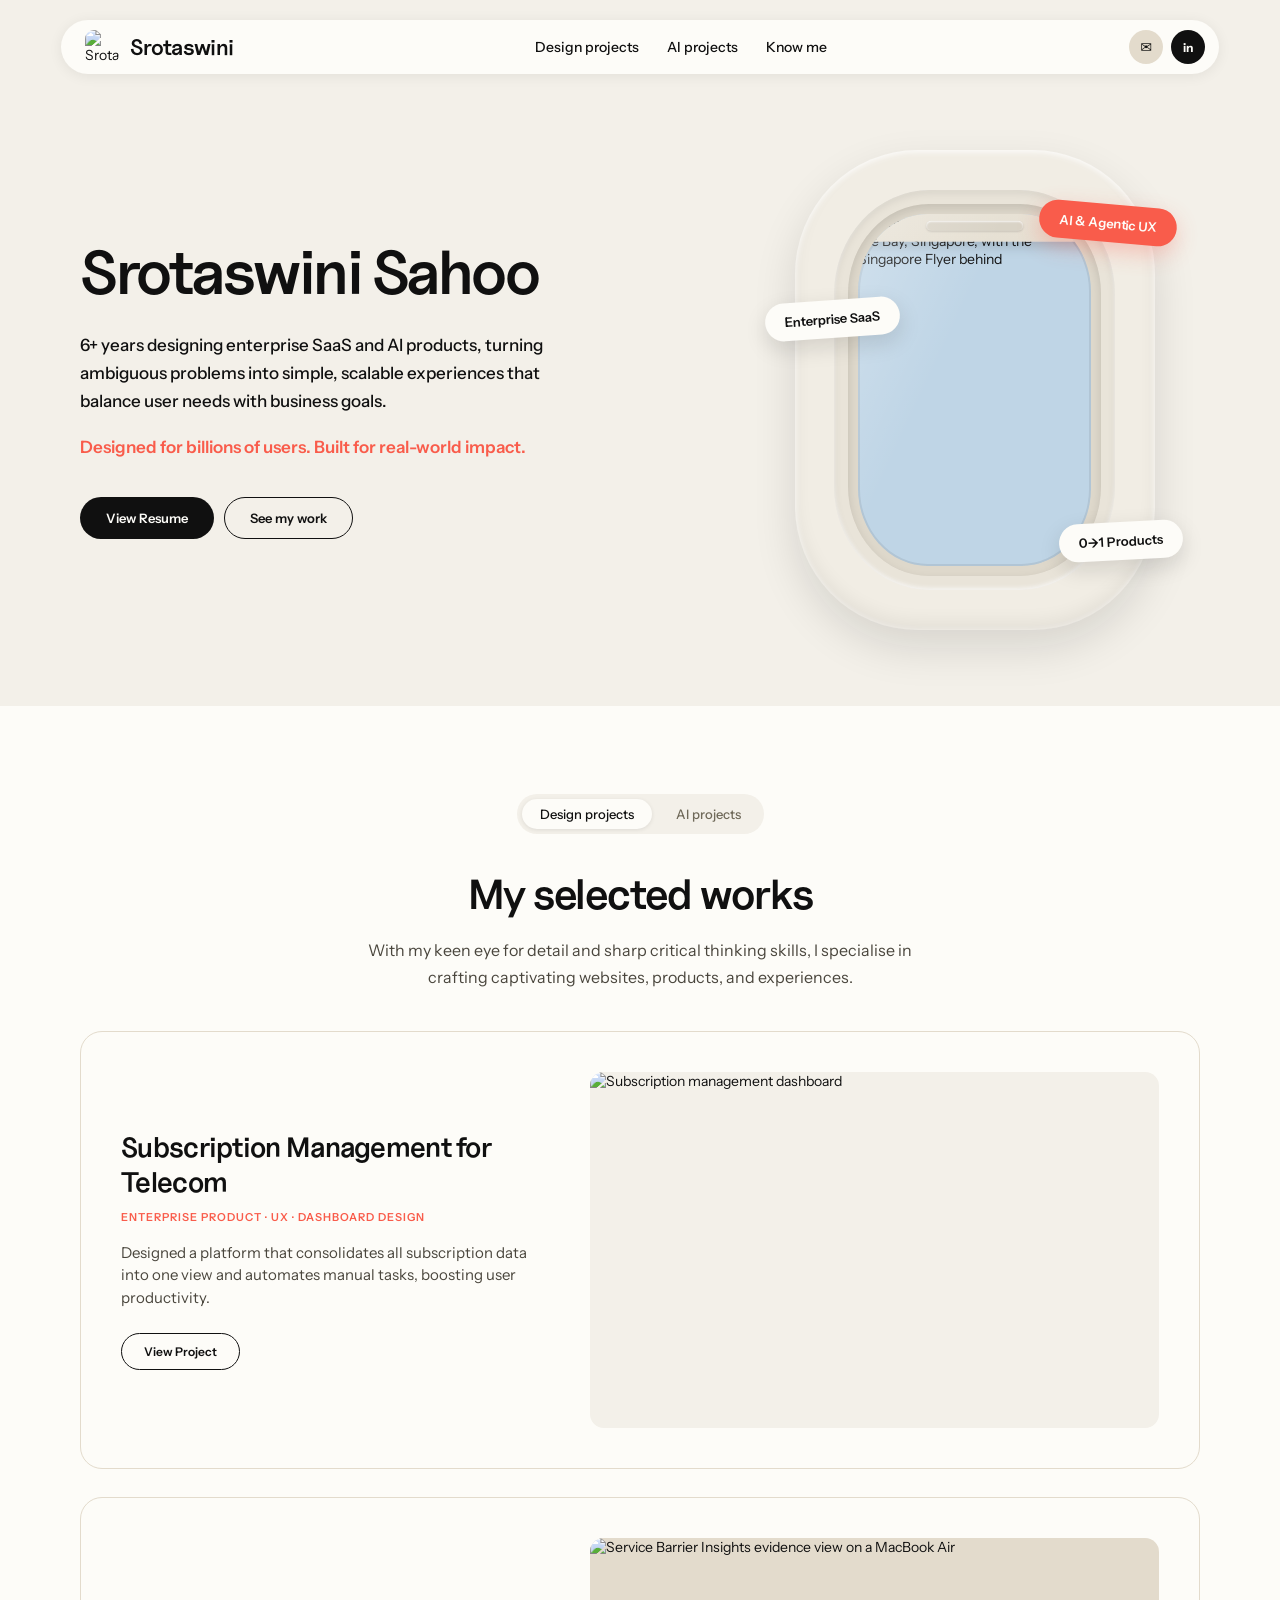
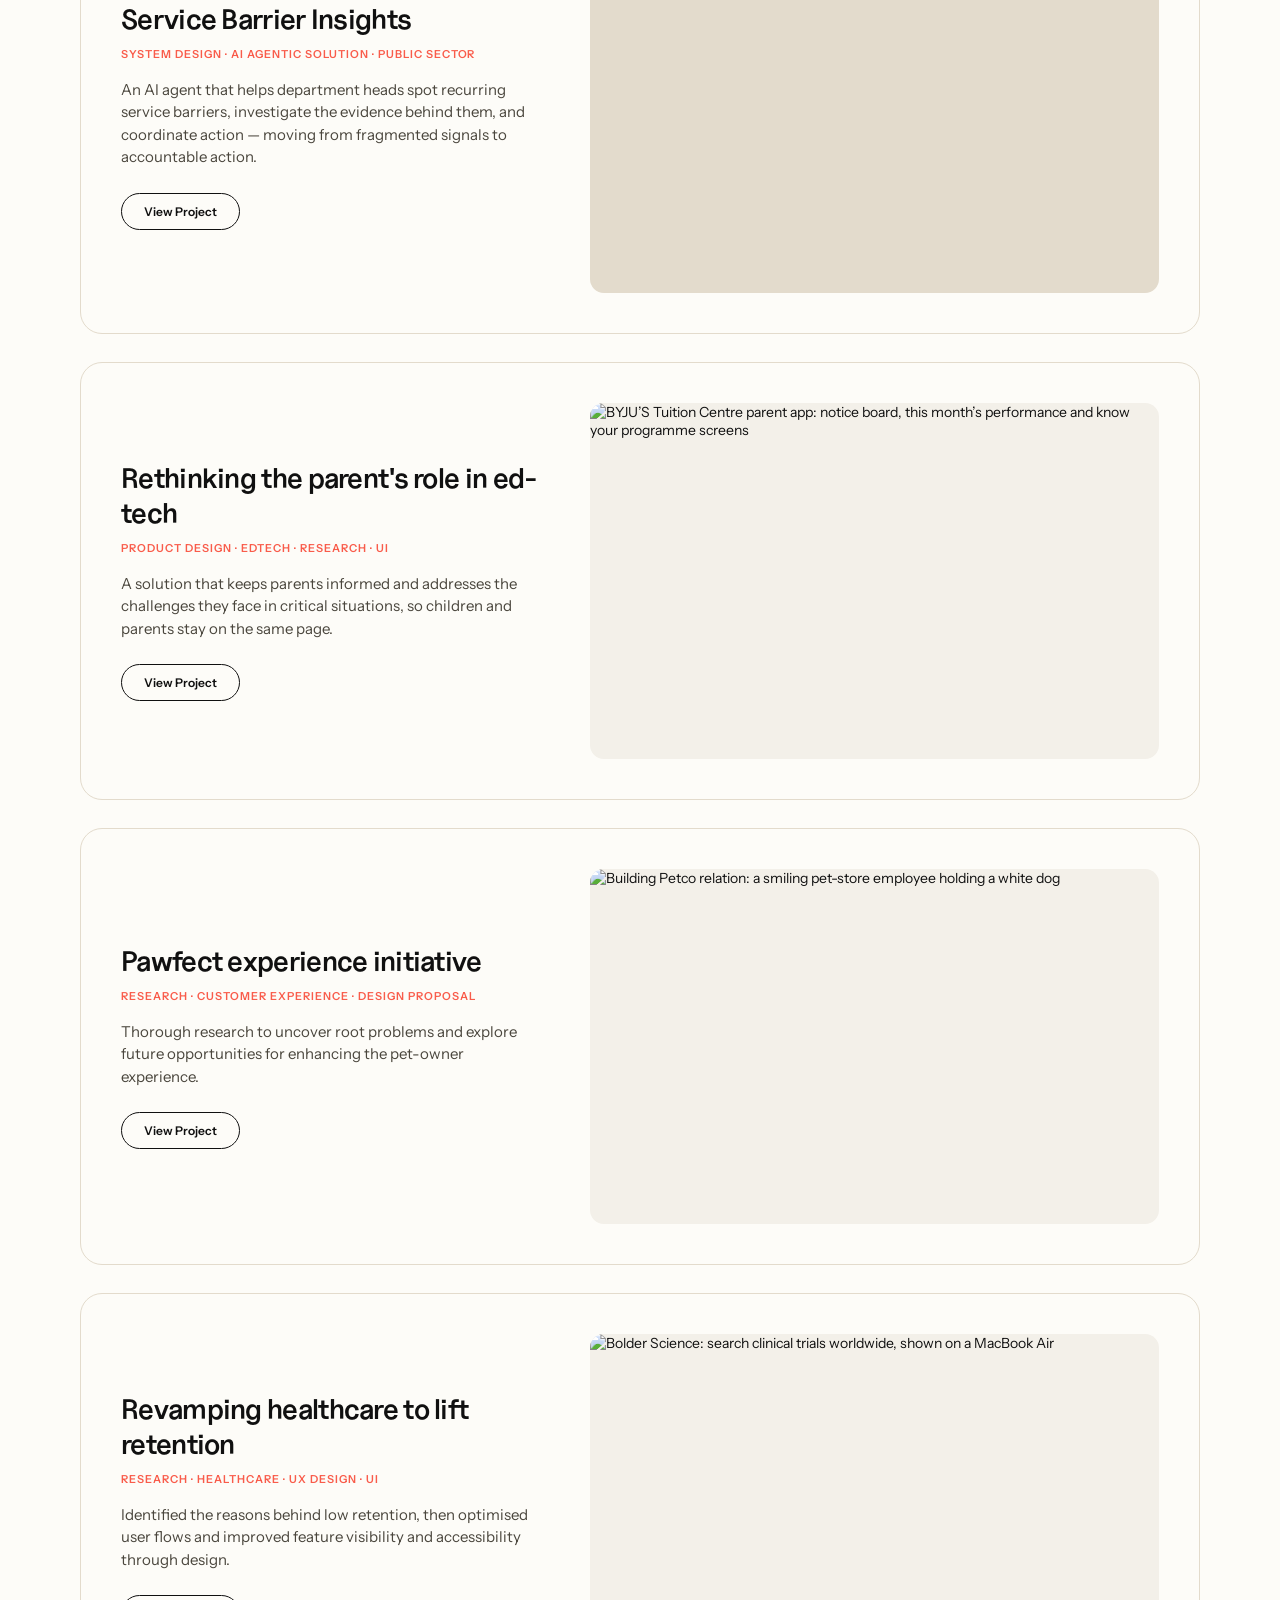
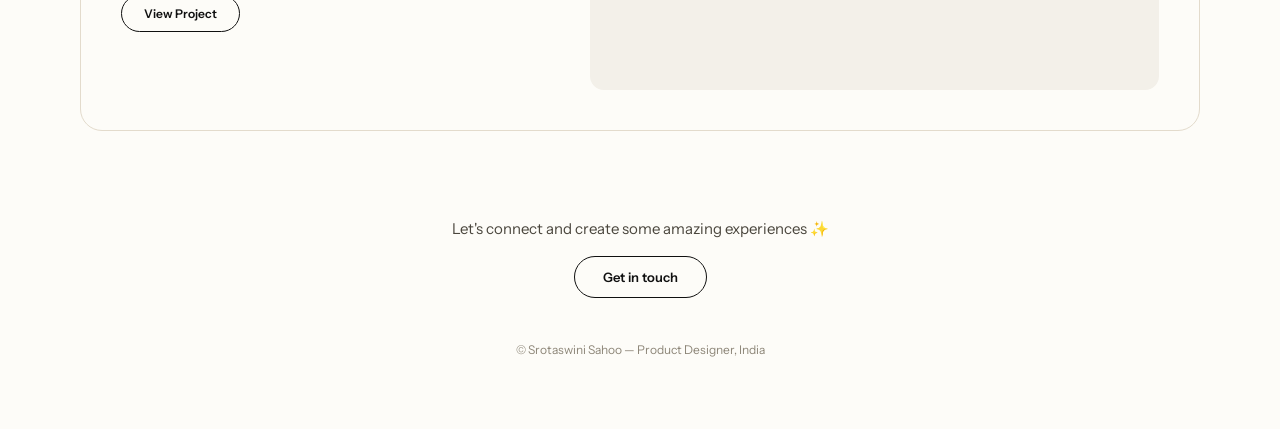
==== index.html @ 7035be79 "Add files via upload" ====
<!doctype html><html><head><meta charset=utf8><meta name=viewport content="width=device-width,initial-scale=1,viewport-fit=cover"><style>:root{color-scheme:light;box-sizing:border-box;padding-top:env(safe-area-inset-top,0px);padding-bottom:env(safe-area-inset-bottom,0px)}html{scroll-padding-top:env(safe-area-inset-top,0px)}body{margin:0;padding:0;font:14px -apple-system,BlinkMacSystemFont,sans-serif;background:#faf9f5;color:#141413}img{max-width:100%}[hidden]:not([hidden=until-found i]){display:none!important}</style></head><body>
<title>Srotaswini Sahoo — Product Designer</title>
<link rel="preconnect" href="https://fonts.googleapis.com">
<link rel="preconnect" href="https://fonts.gstatic.com" crossorigin="">
<link href="https://fonts.googleapis.com/css2?family=Instrument+Sans:wght@400;500;600;700&amp;display=swap" rel="stylesheet">
<link rel="stylesheet" href="./site.css?v=20261013a">
<style>
  body { margin: 0; background: #FDFCF8; -webkit-font-smoothing: antialiased; }
  a { color: inherit; text-decoration: none; }
  a:hover { color: #F95C4B; }
</style>
<div id="top" style="font-family: 'Instrument Sans', system-ui, sans-serif; color: #101010; background: #FDFCF8; overflow-x: hidden">

  <div style="background: #F3F0E9; padding: 20px 24px 76px; position: relative">
    <nav style="max-width: 1120px; margin: 0 auto; background: #FDFCF8; border-radius: 999px; padding: 10px 14px 10px 24px; display: flex; align-items: center; justify-content: space-between; box-shadow: 0 2px 14px rgba(16,16,16,.07)">
      <a href="#top" style="display: flex; align-items: center; gap: 11px">
        <img src="./assets/logo.jpg" alt="Srotaswini" style="width: 34px; height: 34px; border-radius: 9px; object-fit: cover; display: block" />
        <span style="font-family: 'Uncut Sans', 'Instrument Sans', sans-serif; font-size: 22px; letter-spacing: -.03em; font-weight: 600;">Srotaswini</span>
      </a>
      <div style="display: flex; align-items: center; gap: 28px; font-size: 14px; font-weight: 500">
        <a href="#works" data-tab="design">Design projects</a>
        <a href="#works" data-tab="ai">AI projects</a>
        <a href="./about.html">Know me</a>
      </div>
      <div style="display: flex; align-items: center; gap: 8px">
        <a href="mailto:srotaswini.payal@gmail.com" title="Email" style="width: 34px; height: 34px; border-radius: 999px; background: #E3DBCC; display: grid; place-items: center; font-size: 14px">✉</a>
        <a href="https://www.linkedin.com/in/srotaswini-sahoo-5a0549163/" title="LinkedIn" style="width: 34px; height: 34px; border-radius: 999px; background: #101010; color: #FDFCF8; display: grid; place-items: center; font-size: 12px; font-weight: 700">in</a>
      </div>
    </nav>

    <div class="hero-grid" style="max-width: 1120px; margin: 76px auto 0; display: grid; grid-template-columns: 1.1fr .82fr; gap: 64px; align-items: center">
      <div>
        <h1 style="font-family: 'Uncut Sans', 'Instrument Sans', sans-serif; font-size: 62px; line-height: 1.02; letter-spacing: -.04em; margin: 0; font-weight: 600; color: #101010; text-wrap: balance">Srotaswini Sahoo</h1>
        <p style="max-width: 500px; margin: 26px 0 0; font-size: 17px; line-height: 1.65; color: #101010; font-weight: 500">6+ years designing enterprise SaaS and AI products, turning ambiguous problems into simple, scalable experiences that balance user needs with business goals.</p>
        <p style="max-width: 500px; margin: 18px 0 0; font-size: 17px; line-height: 1.65; font-weight: 600; color: #F95C4B">Designed for billions of users. Built for real-world impact.</p>
        <div style="display: flex; gap: 10px; margin-top: 36px; flex-wrap: wrap">
          <a href="https://2382674b-acdb-49ef-ae43-98e0c4839829.filesusr.com/ugd/a937d7_349a59d8e2724856a2dfb73151ef63ff.pdf" class="hv-orange" style="display: inline-block; background: #101010; color: #FDFCF8; font-size: 13px; font-weight: 600; padding: 13px 26px; border-radius: 999px">View Resume</a>
          <a href="#works" class="hv-ink" style="display: inline-block; border: 1px solid #101010; color: #101010; font-size: 13px; font-weight: 600; padding: 12px 25px; border-radius: 999px">See my work</a>
        </div>
      </div>

      <div class="hero-window-wrap">
        <div class="pw" aria-label="Airplane window">
          <div class="pw-bezel"><div class="pw-bezel2"><div class="pw-glass">
            <img src="./assets/portrait-800.jpg" srcset="./assets/portrait-800.jpg 800w, ./assets/portrait-1600.jpg 1600w" sizes="320px" alt="Srotaswini Sahoo at Gardens by the Bay, Singapore, with the Singapore Flyer behind" class="pw-photo" />
            <div class="pw-shade"><div class="pw-handle"></div></div>
            <div class="pw-glare"></div>
          </div></div></div>
        </div>
        <div class="pw-chip pw-chip-1">Enterprise SaaS</div>
        <div class="pw-chip pw-chip-2">AI &amp; Agentic UX</div>
        <div class="pw-chip pw-chip-3">0→1 Products</div>
    </div>
  </div>

    </div>

<div id="works" style="max-width: 1000px; margin: 0 auto; padding: 88px 24px 40px; text-align: center">
    <div style="display: inline-flex; gap: 6px; background: #F3F0E9; border-radius: 999px; padding: 5px; font-size: 13px; font-weight: 500; margin-bottom: 34px">
      <button type="button" id="tab-design" class="is-on" data-tab="design">Design projects</button>
      <button type="button" id="tab-ai" data-tab="ai">AI projects</button>
    </div>
    <h2 id="tab-heading" style="font-family: 'Uncut Sans', 'Instrument Sans', sans-serif; font-size: 42px; font-weight: 600; margin: 0; letter-spacing: -.03em;">My selected works</h2>
    <p id="tab-blurb" style="max-width: 560px; margin: 16px auto 0; font-size: 16px; line-height: 1.7; color: #4a463d">With my keen eye for detail and sharp critical thinking skills, I specialise in crafting captivating websites, products, and experiences.</p>
  </div>

  <div style="max-width: 1120px; margin: 0 auto; padding: 0 24px 24px">
    <div id="design-projects" style="display: flex; flex-direction: column; gap: 28px">

      <div class="hv-card" data-href="./subscription-management-telecom.html" style="cursor: pointer; border: 1px solid #E3DBCC; border-radius: 22px; background: #FDFCF8; padding: 40px; display: grid; grid-template-columns: 1fr 1.35fr; gap: 48px; align-items: center; transition: border-color .2s ease, box-shadow .2s ease">
        <div>
          <h3 style="font-family: 'Uncut Sans', 'Instrument Sans', sans-serif; font-size: 28px; font-weight: 600; margin: 0 0 10px; letter-spacing: -.025em;"><a href="./subscription-management-telecom.html">Subscription Management for Telecom</a></h3>
          <div style="font-size: 11px; font-weight: 600; letter-spacing: .09em; text-transform: uppercase; color: #F95C4B">Enterprise product · UX · Dashboard design</div>
          <p style="font-size: 15px; line-height: 1.5; color: #4a463d; margin: 18px 0 24px">Designed a platform that consolidates all subscription data into one view and automates manual tasks, boosting user productivity.</p>
          <a href="./subscription-management-telecom.html" class="hv-ink" style="display: inline-block; border: 1px solid #101010; border-radius: 999px; padding: 10px 22px; font-size: 12px; font-weight: 600">View Project</a>
        </div>
        <div style="aspect-ratio: 16 / 10; border-radius: 14px; overflow: hidden; background: #F3F0E9">
          <img src="./assets/covers/telecom-1200.jpg" srcset="./assets/covers/telecom-1200.jpg 1200w, ./assets/covers/telecom-2400.jpg 2400w" sizes="(max-width: 900px) 100vw, 560px" alt="Subscription management dashboard" style="display: block; width: 100%; height: 100%; object-fit: cover" />
        </div>
      </div>

      <div class="hv-card" data-href="./service-barrier-insights.html" style="cursor: pointer; border: 1px solid #E3DBCC; border-radius: 22px; background: #FDFCF8; padding: 40px; display: grid; grid-template-columns: 1fr 1.35fr; gap: 48px; align-items: center; transition: border-color .2s ease, box-shadow .2s ease">
        <div>
          <h3 style="font-family: 'Uncut Sans', 'Instrument Sans', sans-serif; font-size: 28px; font-weight: 600; margin: 0 0 10px; letter-spacing: -.025em;"><a href="./service-barrier-insights.html">Service Barrier Insights</a></h3>
          <div style="font-size: 11px; font-weight: 600; letter-spacing: .09em; text-transform: uppercase; color: #F95C4B">System design · AI agentic solution · Public sector</div>
          <p style="font-size: 15px; line-height: 1.5; color: #4a463d; margin: 18px 0 24px">An AI agent that helps department heads spot recurring service barriers, investigate the evidence behind them, and coordinate action — moving from fragmented signals to accountable action.</p>
          <a href="./service-barrier-insights.html" class="hv-ink" style="display: inline-block; border: 1px solid #101010; border-radius: 999px; padding: 10px 22px; font-size: 12px; font-weight: 600">View Project</a>
        </div>
        <div style="aspect-ratio: 16 / 10; border-radius: 14px; overflow: hidden; background: #E3DBCC">
          <img src="./assets/covers/sbi-1200.jpg" srcset="./assets/covers/sbi-1200.jpg 1200w, ./assets/covers/sbi-2400.jpg 2400w" sizes="(max-width: 900px) 100vw, 560px" alt="Service Barrier Insights evidence view on a MacBook Air" style="display: block; width: 100%; height: 100%; object-fit: cover" />
        </div>
      </div>

      <div class="hv-card" data-href="./rethinking-parents-role-in-ed-tech.html" style="cursor: pointer; border: 1px solid #E3DBCC; border-radius: 22px; background: #FDFCF8; padding: 40px; display: grid; grid-template-columns: 1fr 1.35fr; gap: 48px; align-items: center; transition: border-color .2s ease, box-shadow .2s ease">
        <div>
          <h3 style="font-family: 'Uncut Sans', 'Instrument Sans', sans-serif; font-size: 28px; font-weight: 600; margin: 0 0 10px; letter-spacing: -.025em;"><a href="./rethinking-parents-role-in-ed-tech.html">Rethinking the parent's role in ed-tech</a></h3>
          <div style="font-size: 11px; font-weight: 600; letter-spacing: .09em; text-transform: uppercase; color: #F95C4B">Product design · Edtech · Research · UI</div>
          <p style="font-size: 15px; line-height: 1.5; color: #4a463d; margin: 18px 0 24px">A solution that keeps parents informed and addresses the challenges they face in critical situations, so children and parents stay on the same page.</p>
          <a href="./rethinking-parents-role-in-ed-tech.html" class="hv-ink" style="display: inline-block; border: 1px solid #101010; border-radius: 999px; padding: 10px 22px; font-size: 12px; font-weight: 600">View Project</a>
        </div>
        <div style="aspect-ratio: 16 / 10; border-radius: 14px; overflow: hidden; background: #F3F0E9">
          <img src="./assets/covers/edtech-1200.jpg" srcset="./assets/covers/edtech-1200.jpg 1200w, ./assets/covers/edtech-2400.jpg 2400w" sizes="(max-width: 900px) 100vw, 560px" alt="BYJU’S Tuition Centre parent app: notice board, this month’s performance and know your programme screens" style="display: block; width: 100%; height: 100%; object-fit: cover" />
        </div>
      </div>

      <div class="hv-card" style="border: 1px solid #E3DBCC; border-radius: 22px; background: #FDFCF8; padding: 40px; display: grid; grid-template-columns: 1fr 1.35fr; gap: 48px; align-items: center; transition: border-color .2s ease, box-shadow .2s ease">
        <div>
          <h3 style="font-family: 'Uncut Sans', 'Instrument Sans', sans-serif; font-size: 28px; font-weight: 600; margin: 0 0 10px; letter-spacing: -.025em;">Pawfect experience initiative</h3>
          <div style="font-size: 11px; font-weight: 600; letter-spacing: .09em; text-transform: uppercase; color: #F95C4B">Research · Customer experience · Design proposal</div>
          <p style="font-size: 15px; line-height: 1.5; color: #4a463d; margin: 18px 0 24px">Thorough research to uncover root problems and explore future opportunities for enhancing the pet-owner experience.</p>
          <a href="https://srotaswini-sahoo.medium.com/writing-design-proposal-for-petco-a834fa587b79" target="_blank" class="hv-ink" style="display: inline-block; border: 1px solid #101010; border-radius: 999px; padding: 10px 22px; font-size: 12px; font-weight: 600">View Project</a>
        </div>
        <div style="aspect-ratio: 16 / 10; border-radius: 14px; overflow: hidden; background: #F3F0E9">
          <img src="./assets/covers/petco-1200.jpg" srcset="./assets/covers/petco-1200.jpg 1200w, ./assets/covers/petco-2400.jpg 2400w" sizes="(max-width: 900px) 100vw, 560px" alt="Building Petco relation: a smiling pet-store employee holding a white dog" style="display: block; width: 100%; height: 100%; object-fit: cover" />
        </div>
      </div>

      <div class="hv-card" style="border: 1px solid #E3DBCC; border-radius: 22px; background: #FDFCF8; padding: 40px; display: grid; grid-template-columns: 1fr 1.35fr; gap: 48px; align-items: center; transition: border-color .2s ease, box-shadow .2s ease">
        <div>
          <h3 style="font-family: 'Uncut Sans', 'Instrument Sans', sans-serif; font-size: 28px; font-weight: 600; margin: 0 0 10px; letter-spacing: -.025em;">Revamping healthcare to lift retention</h3>
          <div style="font-size: 11px; font-weight: 600; letter-spacing: .09em; text-transform: uppercase; color: #F95C4B">Research · Healthcare · UX design · UI</div>
          <p style="font-size: 15px; line-height: 1.5; color: #4a463d; margin: 18px 0 24px">Identified the reasons behind low retention, then optimised user flows and improved feature visibility and accessibility through design.</p>
          <a href="https://srotaswinipayal.wixstudio.com/srotaswinisahoo/alpha-1-1" target="_blank" class="hv-ink" style="display: inline-block; border: 1px solid #101010; border-radius: 999px; padding: 10px 22px; font-size: 12px; font-weight: 600">View Project</a>
        </div>
        <div style="aspect-ratio: 16 / 10; border-radius: 14px; overflow: hidden; background: #F3F0E9">
          <img src="./assets/covers/healthcare-1200.jpg" srcset="./assets/covers/healthcare-1200.jpg 1200w, ./assets/covers/healthcare-2400.jpg 2400w" sizes="(max-width: 900px) 100vw, 560px" alt="Bolder Science: search clinical trials worldwide, shown on a MacBook Air" style="display: block; width: 100%; height: 100%; object-fit: cover" />
        </div>
      </div>

    </div>

    <div id="ai-projects" hidden style="display: flex; flex-direction: column; gap: 28px">

      <div class="hv-card" data-href="./service-barrier-insights.html" style="cursor: pointer; border: 1px solid #E3DBCC; border-radius: 22px; background: #FDFCF8; padding: 40px; display: grid; grid-template-columns: 1fr 1.35fr; gap: 48px; align-items: center; transition: border-color .2s ease, box-shadow .2s ease">
        <div>
          <h3 style="font-family: 'Uncut Sans', 'Instrument Sans', sans-serif; font-size: 28px; font-weight: 600; margin: 0 0 10px; letter-spacing: -.025em;"><a href="./service-barrier-insights.html">Service Barrier Insights</a></h3>
          <div style="font-size: 11px; font-weight: 600; letter-spacing: .09em; text-transform: uppercase; color: #F95C4B">System design · AI agentic solution · Public sector</div>
          <p style="font-size: 15px; line-height: 1.5; color: #4a463d; margin: 18px 0 24px">An AI agent that helps department heads spot recurring service barriers, investigate the evidence behind them, and coordinate action — moving from fragmented signals to accountable action.</p>
          <a href="./service-barrier-insights.html" class="hv-ink" style="display: inline-block; border: 1px solid #101010; border-radius: 999px; padding: 10px 22px; font-size: 12px; font-weight: 600">View Project</a>
        </div>
        <div style="aspect-ratio: 16 / 10; border-radius: 14px; overflow: hidden; background: #E3DBCC">
          <img src="./assets/covers/sbi-1200.jpg" srcset="./assets/covers/sbi-1200.jpg 1200w, ./assets/covers/sbi-2400.jpg 2400w" sizes="(max-width: 900px) 100vw, 560px" alt="Service Barrier Insights evidence view on a MacBook Air" style="display: block; width: 100%; height: 100%; object-fit: cover" />
        </div>
      </div>

    </div>
  </div>

  <div style="text-align: center; padding: 64px 24px 72px">
    <p style="font-size: 15px; color: #4a463d; margin: 0 0 18px">Let's connect and create some amazing experiences ✨</p>
    <a href="mailto:srotaswini.payal@gmail.com" class="hv-ink" style="display: inline-block; border: 1px solid #101010; border-radius: 999px; padding: 12px 28px; font-size: 13px; font-weight: 600">Get in touch</a>
    <div style="margin-top: 44px; font-size: 12px; color: #8c8577">© Srotaswini Sahoo — Product Designer, India</div>
  </div>
</div>
<script src="./site.js?v=20261013a"></script>

</body></html>
---- site.css ----
/* Uncut Sans, self-hosted (Fontsource latin subset) */
@font-face { font-family: 'Uncut Sans'; font-style: normal; font-display: swap; font-weight: 400; src: url([data-uri]) format('woff2'); }
@font-face { font-family: 'Uncut Sans'; font-style: normal; font-display: swap; font-weight: 600; src: url([data-uri]) format('woff2'); }
@font-face { font-family: 'Uncut Sans'; font-style: normal; font-display: swap; font-weight: 700; src: url([data-uri]) format('woff2'); }
/* Shared runtime replacements: hover states (style-hover) and empty image slots */
.hv-orange:hover { background: #F95C4B !important; }
.hv-ink:hover { background: #101010 !important; color: #FDFCF8 !important; }
.hv-card:hover { border-color: #cdc3ae !important; box-shadow: 0 6px 20px rgba(16,16,16,.06) !important; }
.hv-light:hover { background: #FDFCF8 !important; }

.islot { position: relative; display: block; width: 100%; height: 100%; aspect-ratio: 3/2; font: 13px/1.3 system-ui, -apple-system, sans-serif; color: inherit; overflow: hidden; background: rgba(127,127,127,.08); user-select: none; }
.islot .empty { position: absolute; inset: 0; display: flex; flex-direction: column; align-items: center; justify-content: center; gap: 6px; text-align: center; padding: 12px; box-sizing: border-box; }
.islot svg { opacity: .45; }
.islot .cap { max-width: 90%; font-weight: 500; letter-spacing: .01em; opacity: .75; }
.islot .ring { position: absolute; inset: 0; pointer-events: none; border: 1.5px dashed currentColor; opacity: .35; }

/* Product-screen panels: every panel visible, in reading order */
.pn-stack { display: flex; flex-direction: column; gap: 28px; }
.pn-row { display: grid; gap: 28px; align-items: start; }
.pn { margin: 0; min-width: 0; }
.pn img { display: block; width: 100%; height: auto; border-radius: 0; border: none; background: transparent; }
.pn figcaption { font-size: 13px; line-height: 1.5; color: #6f6959; margin-top: 10px; }
@media (max-width: 720px) { .pn-row { grid-template-columns: 1fr !important; } }

/* Case study: Subscription Management for Telecom */
.cs .cs-hero { margin-top: 22px; }
.cs .cs-section { padding-top: 136px; scroll-margin-top: 24px; }
.cs .cs-eyebrow { font-size: 12px; font-weight: 600; letter-spacing: .1em; text-transform: uppercase; color: #F95C4B; }
.cs .cs-label { font-size: 11px; font-weight: 600; letter-spacing: .1em; text-transform: uppercase; color: #101010; margin-bottom: 10px; }
.cs .cs-h2 { font-family: 'Uncut Sans', 'Instrument Sans', sans-serif; font-size: 30px; font-weight: 600; letter-spacing: -.025em; line-height: 1.15; margin: 0 0 18px; }
.cs .cs-h3 { font-family: 'Uncut Sans', 'Instrument Sans', sans-serif; font-size: 18px; font-weight: 600; letter-spacing: -.015em; line-height: 1.3; margin: 0 0 10px; }
.cs .cs-display { font-family: 'Uncut Sans', 'Instrument Sans', sans-serif; font-size: 34px; font-weight: 600; letter-spacing: -.03em; line-height: 1.1; margin: 0; text-wrap: balance; }
.cs .cs-lead { font-size: 17px; line-height: 1.65; color: #101010; margin: 0; max-width: 820px; }
.cs .cs-p { font-size: 15px; line-height: 1.65; color: #4a463d; margin: 0 0 12px; }
.cs .cs-p:last-child { margin-bottom: 0; }
.cs .cs-big { font-family: 'Uncut Sans', 'Instrument Sans', sans-serif; font-size: 22px; line-height: 1.4; letter-spacing: -.015em; font-weight: 500; color: #101010; margin: 14px 0 18px; max-width: 880px; }
.cs .cs-big strong { font-weight: 600; }
.cs .cs-statement { font-family: 'Uncut Sans', 'Instrument Sans', sans-serif; font-size: 24px; line-height: 1.35; letter-spacing: -.02em; font-weight: 600; color: #101010; margin: 0; }
.cs .cs-split { display: grid; grid-template-columns: minmax(0, 1fr) minmax(0, 1fr); gap: 48px; margin-top: 18px; align-items: start; }
.cs .cs-grid2 { display: grid; grid-template-columns: repeat(2, minmax(0, 1fr)); gap: 24px; }
.cs .cs-grid3 { display: grid; grid-template-columns: repeat(3, minmax(0, 1fr)); gap: 20px; }
.cs .cs-card { background: #F6F5F2; border-radius: 16px; padding: 24px; }
.cs .cs-list { margin: 0; padding-left: 18px; display: flex; flex-direction: column; gap: 8px; font-size: 15px; line-height: 1.6; color: #4a463d; }
.cs .cs-list.cs-small { font-size: 14px; gap: 6px; }
.cs .cs-banner { padding: 0; }
.cs .cs-warn { display: flex; gap: 14px; align-items: flex-start; border: 1px solid #ECEAE4; border-left: 3px solid #F95C4B; border-radius: 14px; padding: 18px 20px; background: #FFFFFF; }
.cs .cs-warn-icon { flex: none; width: 22px; height: 22px; color: #F95C4B; margin-top: 2px; }
.cs .cs-steps { display: flex; flex-wrap: wrap; gap: 10px; align-items: center; margin-top: 16px; font-size: 13.5px; color: #4a463d; }
.cs .cs-step { background: #F6F5F2; border-radius: 999px; padding: 8px 16px; line-height: 1.4; }
.cs .cs-step strong { color: #101010; }
.cs .cs-arrow { color: #8c8577; }
.cs .cs-persona { display: grid; grid-template-columns: 250px minmax(0, 1fr); gap: 40px; align-items: start; margin-top: 48px; padding-top: 48px; border-top: 1px solid #ECEAE4; }
.cs .cs-persona-photo { display: block; width: 100%; height: auto; border-radius: 16px; }
.cs .cs-facts { display: flex; gap: 28px; font-size: 14px; font-weight: 600; margin-bottom: 18px; }
.cs .cs-facts span { display: inline-flex; align-items: center; gap: 8px; }
.cs .cs-facts svg { width: 18px; height: 18px; color: #F95C4B; }
.cs .cs-pain { }
.cs .cs-hmw { border: 1px solid #ECEAE4; border-radius: 14px; padding: 22px; font-size: 17px; line-height: 1.5; color: #4a463d; }
.cs .cs-hmw strong { color: #101010; }
.cs .cs-goals { display: grid; grid-template-columns: repeat(4, minmax(0, 1fr)); gap: 20px; margin-top: 20px; }
.cs .cs-goal-title { background: #F6F5F2; border-radius: 12px; padding: 14px 16px; font-size: 14.5px; font-weight: 600; line-height: 1.35; margin-bottom: 14px; }
.cs .cs-tag { display: inline-block; background: #101010; color: #FFFFFF; font-size: 12px; font-weight: 600; letter-spacing: .1em; text-transform: uppercase; border-radius: 999px; padding: 8px 16px; }
.cs .cs-stack { display: flex; flex-direction: column; gap: 16px; }
.cs .cs-panel { background: #F6F5F2; border-radius: 18px; padding: 26px 30px; font-size: 17px; line-height: 1.6; color: #4a463d; max-width: 900px; }
.cs .cs-panel strong { color: #101010; }
.cs .cs-quote { margin: 24px 0 0; background: #F6F5F2; border-radius: 16px; padding: 20px 22px; }
.cs .cs-quote p { font-family: 'Uncut Sans', 'Instrument Sans', sans-serif; font-size: 16px; line-height: 1.5; letter-spacing: -.01em; font-weight: 500; color: #101010; margin: 0 0 10px; font-style: italic; }
.cs .cs-quote cite { font-size: 13px; color: #8c8577; font-style: normal; }
.cs .cs-roles { display: grid; grid-template-columns: repeat(3, minmax(0, 1fr)); gap: 24px; margin-top: 56px; }
.cs .cs-role { display: grid; grid-template-columns: 96px minmax(0, 1fr); gap: 18px; align-items: start; }
.cs .cs-role img { display: block; width: 100%; height: auto; border-radius: 0; }
.cs .cs-role-name { font-family: 'Uncut Sans', 'Instrument Sans', sans-serif; font-size: 18px; font-weight: 600; letter-spacing: -.015em; color: #F95C4B; margin-bottom: 8px; }
.cs .cs-ideas { display: flex; flex-direction: column; gap: 22px; }
.cs .cs-ideas > div { border-top: 1px solid #101010; padding-top: 12px; }
.cs .cs-note { margin-top: 20px; border-left: 2px solid #F95C4B; padding: 4px 0 4px 18px; font-family: 'Uncut Sans', 'Instrument Sans', sans-serif; font-size: 16px; line-height: 1.45; font-weight: 600; letter-spacing: -.01em; color: #101010; }
.cs .pn figcaption { font-size: 13px; color: #6f6959; margin-top: 10px; }
@media (max-width: 900px) {
  .cs .cs-split, .cs .cs-grid2, .cs .cs-grid3, .cs .cs-persona, .cs .cs-roles { grid-template-columns: 1fr !important; }
  .cs .cs-goals { grid-template-columns: repeat(2, minmax(0, 1fr)); }
}

.cs .cs-meta { display: grid; grid-template-columns: repeat(4, minmax(0, 1fr)); margin-top: 32px; border: 1px solid #ECEAE4; border-radius: 16px; background: #FFFFFF; }
.cs .cs-meta-cell { padding: 22px 26px; min-width: 0; }
.cs .cs-meta-cell + .cs-meta-cell { border-left: 1px solid #ECEAE4; }
.cs .cs-meta-label { display: flex; align-items: center; gap: 8px; font-size: 11px; font-weight: 700; letter-spacing: .1em; text-transform: uppercase; color: #F95C4B; margin-bottom: 12px; }
.cs .cs-meta-label svg { width: 16px; height: 16px; flex: none; }
.cs .cs-meta-value { font-family: 'Uncut Sans', 'Instrument Sans', sans-serif; font-size: 18px; font-weight: 600; letter-spacing: -.015em; color: #101010; }
.cs .cs-meta-sub { font-size: 14px; color: #6f6959; margin-top: 4px; }
@media (max-width: 900px) { .cs .cs-meta { grid-template-columns: repeat(2, minmax(0, 1fr)); } .cs .cs-meta-cell:nth-child(3) { border-left: none; } .cs .cs-meta-cell:nth-child(n+3) { border-top: 1px solid #ECEAE4; } }

.cs-pill { display: inline-block; background: #FEEDEA; color: #F95C4B; font-size: 12px; font-weight: 700; letter-spacing: .08em; text-transform: uppercase; border-radius: 999px; padding: 7px 14px; line-height: 1; }

.cs-pill-blue { background: #E6F0FB; color: #1E6BD6; }
.cs-callout { border: 1px solid #BFD3EF; border-radius: 16px; padding: 24px 26px; background: #FFFFFF; }
.cs-callout p { font-size: 18px; line-height: 1.5; color: #101010; }

.cs-metrics { display: grid; grid-template-columns: repeat(3, minmax(0, 1fr)); border: 1px solid #ECEAE4; border-radius: 16px; background: #FFFFFF; }
.cs-metric { padding: 28px 28px 30px; min-width: 0; }
.cs-metric + .cs-metric { border-left: 1px solid #ECEAE4; }
.cs-metric h4 { font-family: 'Uncut Sans', 'Instrument Sans', sans-serif; font-size: 17px; font-weight: 600; letter-spacing: -.015em; line-height: 1.3; margin: 0 0 10px; color: #101010; }
.cs-metric p { font-size: 14px; line-height: 1.6; color: #6f6959; margin: 0; }
@media (max-width: 760px) { .cs-metrics { grid-template-columns: 1fr; } .cs-metric + .cs-metric { border-left: none; border-top: 1px solid #ECEAE4; } }

/* Project cards: title never changes colour on hover; the card itself lifts with a soft shadow */
.hv-card h3 a, .hv-card h3 a:hover { color: #101010; }
.hv-card:hover { box-shadow: 0 10px 28px rgba(16,16,16,.08) !important; border-color: #E3DBCC !important; }

/* Home hero: airplane window that opens to reveal the portrait */
.hero-window-wrap { position: relative; width: 100%; max-width: 360px; margin: 0 auto; }
.pw { width: 100%; aspect-ratio: 3 / 4; background: #F1EDE4; border-radius: 34% / 26%; padding: 11%; box-sizing: border-box; box-shadow: inset 0 2px 6px rgba(255,255,255,.9), inset 0 -8px 18px rgba(16,16,16,.06), 0 18px 44px rgba(16,16,16,.12); }
.pw-bezel { width: 100%; height: 100%; background: #E9E4D9; border-radius: 34% / 26%; padding: 5%; box-sizing: border-box; box-shadow: inset 0 3px 8px rgba(16,16,16,.08), inset 0 -2px 4px rgba(255,255,255,.8); }
.pw-bezel2 { width: 100%; height: 100%; background: #DED8CB; border-radius: 32% / 24%; padding: 4%; box-sizing: border-box; box-shadow: inset 0 4px 10px rgba(16,16,16,.12); }
.pw-glass { position: relative; width: 100%; height: 100%; border-radius: 30% / 22%; overflow: hidden; background: #BFD5E6; box-shadow: inset 0 0 0 2px rgba(16,16,16,.08); }
.pw-photo { position: absolute; inset: 0; width: 100%; height: 100%; object-fit: cover; object-position: 50% 30%; display: block; transform: scale(1.08); transition: transform 3s cubic-bezier(.22,.7,.2,1) .6s; }
.pw-shade { position: absolute; left: 0; right: 0; top: 0; height: 100%; background: linear-gradient(#F4F0E7, #E6E0D3); border-bottom: 1px solid rgba(16,16,16,.12); box-shadow: 0 4px 12px rgba(16,16,16,.18); transform: translateY(0); transition: transform 2.6s cubic-bezier(.65,0,.25,1) .7s; }
.pw-handle { position: absolute; left: 50%; bottom: 10px; transform: translateX(-50%); width: 42%; height: 10px; border-radius: 999px; background: #D9D3C6; box-shadow: inset 0 1px 2px rgba(255,255,255,.9), 0 1px 2px rgba(16,16,16,.15); }
.pw-glare { position: absolute; inset: 0; pointer-events: none; background: linear-gradient(115deg, rgba(255,255,255,.28) 0%, rgba(255,255,255,0) 38%); }
.pw.is-open .pw-shade { transform: translateY(-92%); }
.pw.is-open .pw-photo { transform: scale(1); }
.pw-chip { position: absolute; border-radius: 999px; padding: 11px 20px; font-size: 13px; font-weight: 600; color: #101010; background: #FDFCF8; box-shadow: 0 8px 22px rgba(16,16,16,.13); opacity: 0; transition: opacity .9s ease, transform .9s cubic-bezier(.22,.7,.2,1); }
.pw-chip-1 { left: -30px; top: 150px; transform: rotate(-4deg) translateY(10px); transition-delay: 2.9s; }
.pw-chip-2 { right: -22px; top: 54px; background: #F95C4B; color: #FDFCF8; box-shadow: 0 8px 22px rgba(249,92,75,.3); transform: rotate(5deg) translateY(10px); transition-delay: 3.2s; }
.pw-chip-3 { right: -28px; bottom: 70px; transform: rotate(-3deg) translateY(10px); transition-delay: 3.5s; }
.hero-window-wrap.is-open .pw-chip-1 { opacity: 1; transform: rotate(-4deg) translateY(0); }
.hero-window-wrap.is-open .pw-chip-2 { opacity: 1; transform: rotate(5deg) translateY(0); }
.hero-window-wrap.is-open .pw-chip-3 { opacity: 1; transform: rotate(-3deg) translateY(0); }
@media (prefers-reduced-motion: reduce) { .pw-shade, .pw-photo, .pw-chip { transition: none !important; } }
@media (max-width: 900px) { .hero-grid { grid-template-columns: 1fr !important; } }

/* Home: project tabs styled in CSS so they never wait on the script */
#tab-design, #tab-ai { padding: 7px 18px; border-radius: 999px; font: inherit; font-size: 13px; font-weight: 500; border: none; cursor: pointer; background: transparent; color: #6f6959; transition: background .18s ease, box-shadow .18s ease; }
#tab-design.is-on, #tab-ai.is-on { background: #FDFCF8; color: #101010; box-shadow: 0 1px 4px rgba(16,16,16,.09); }
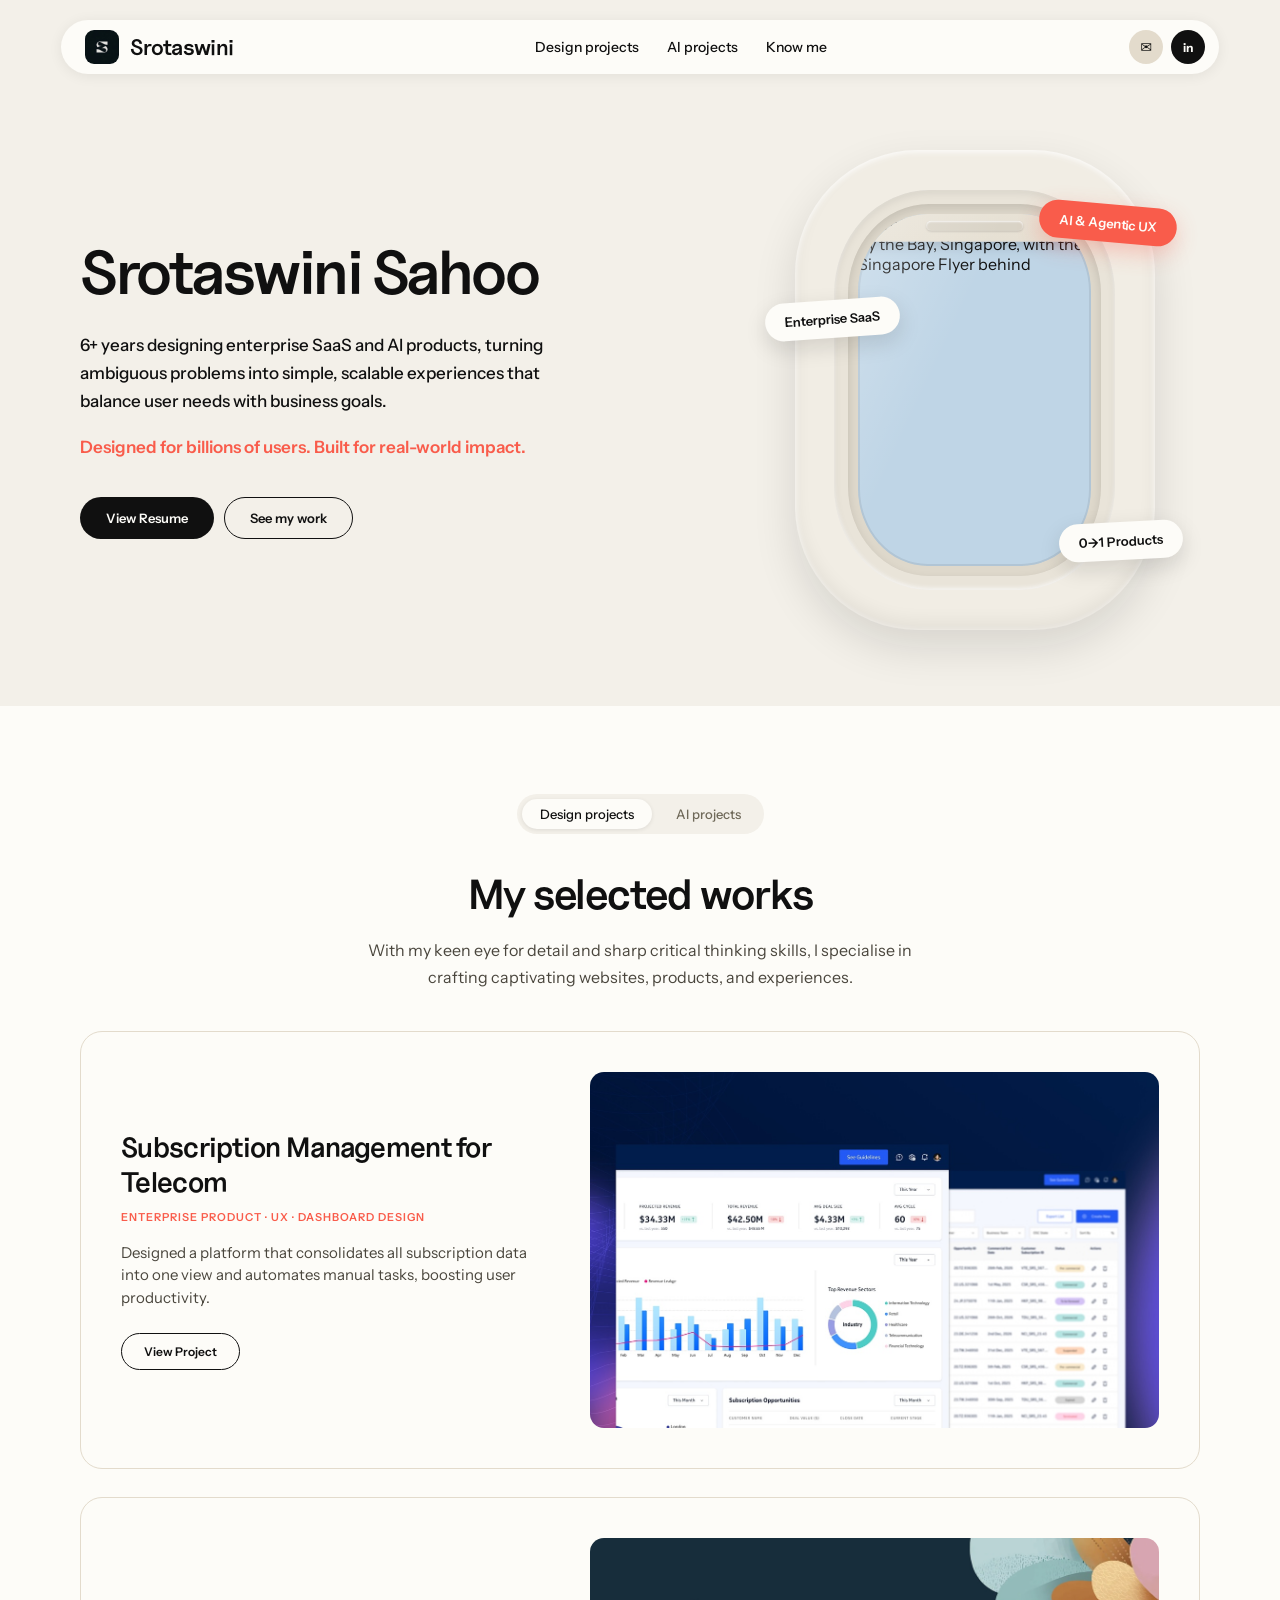
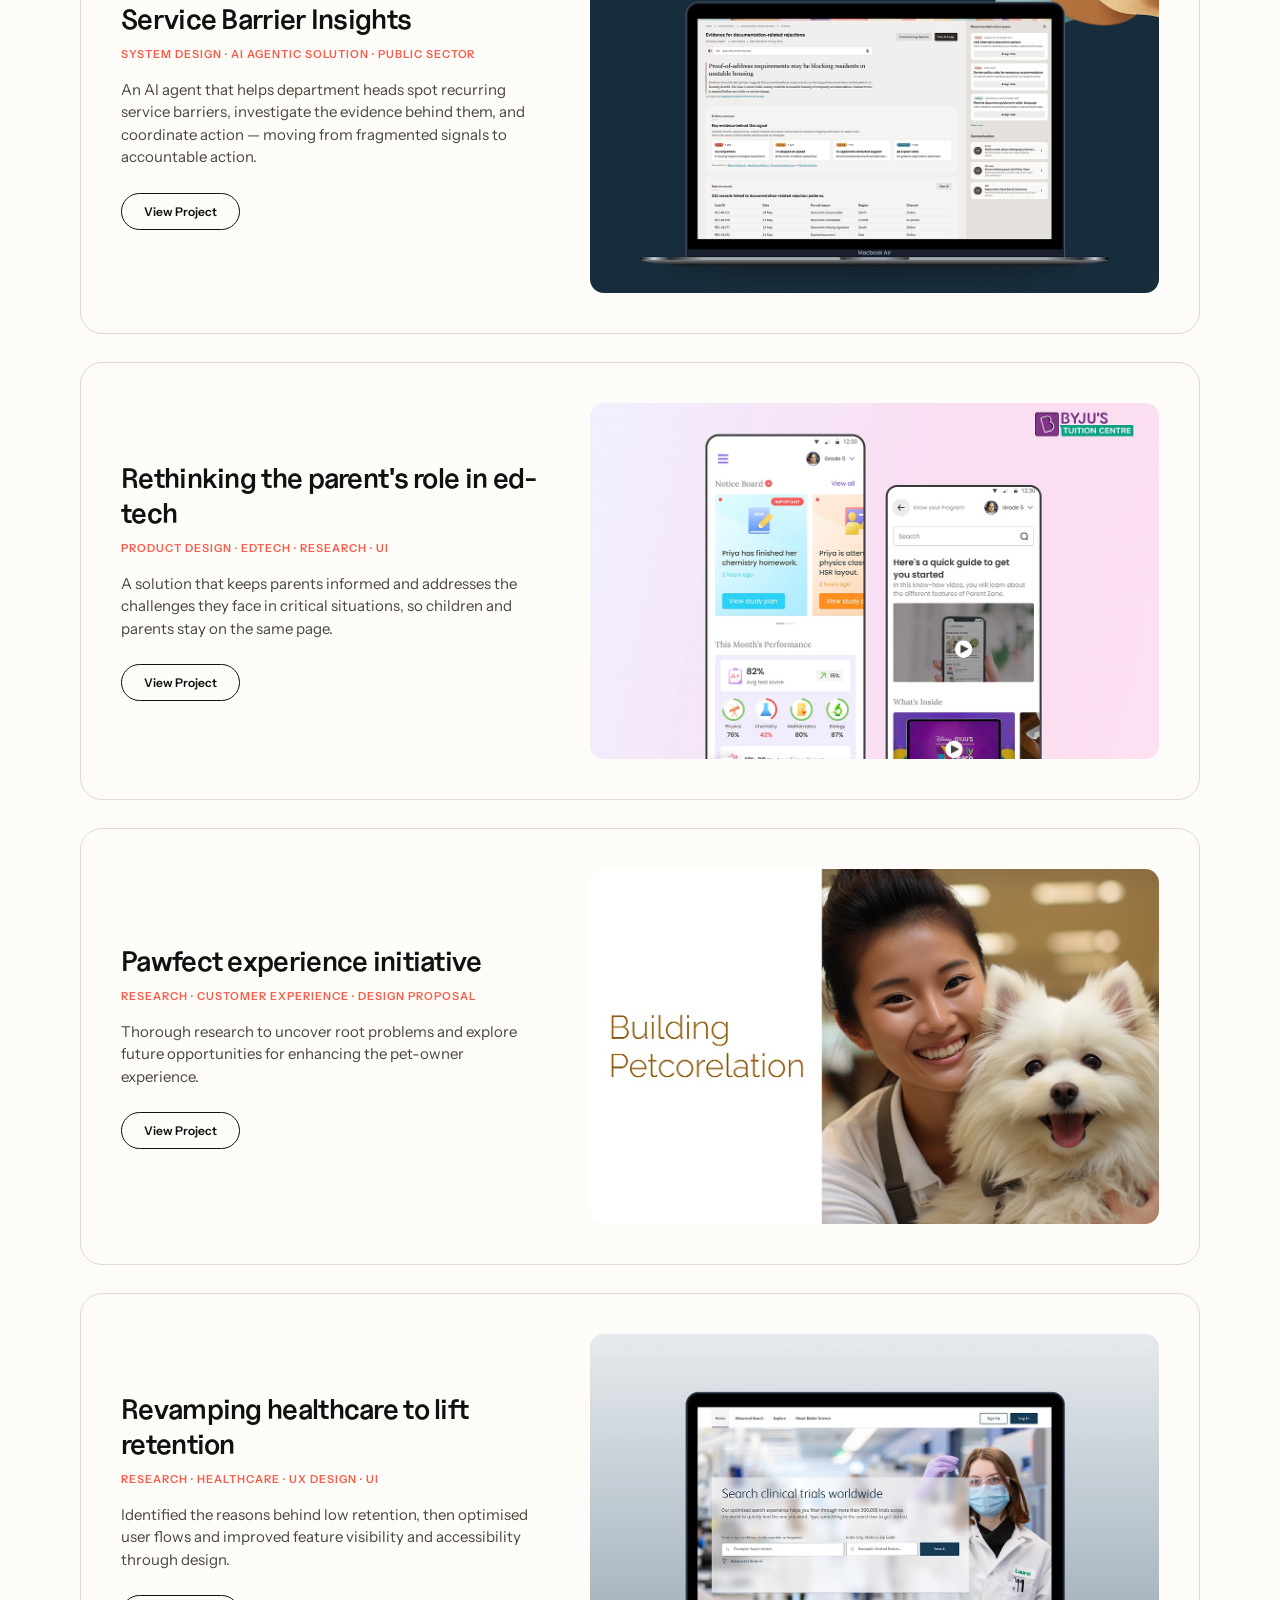
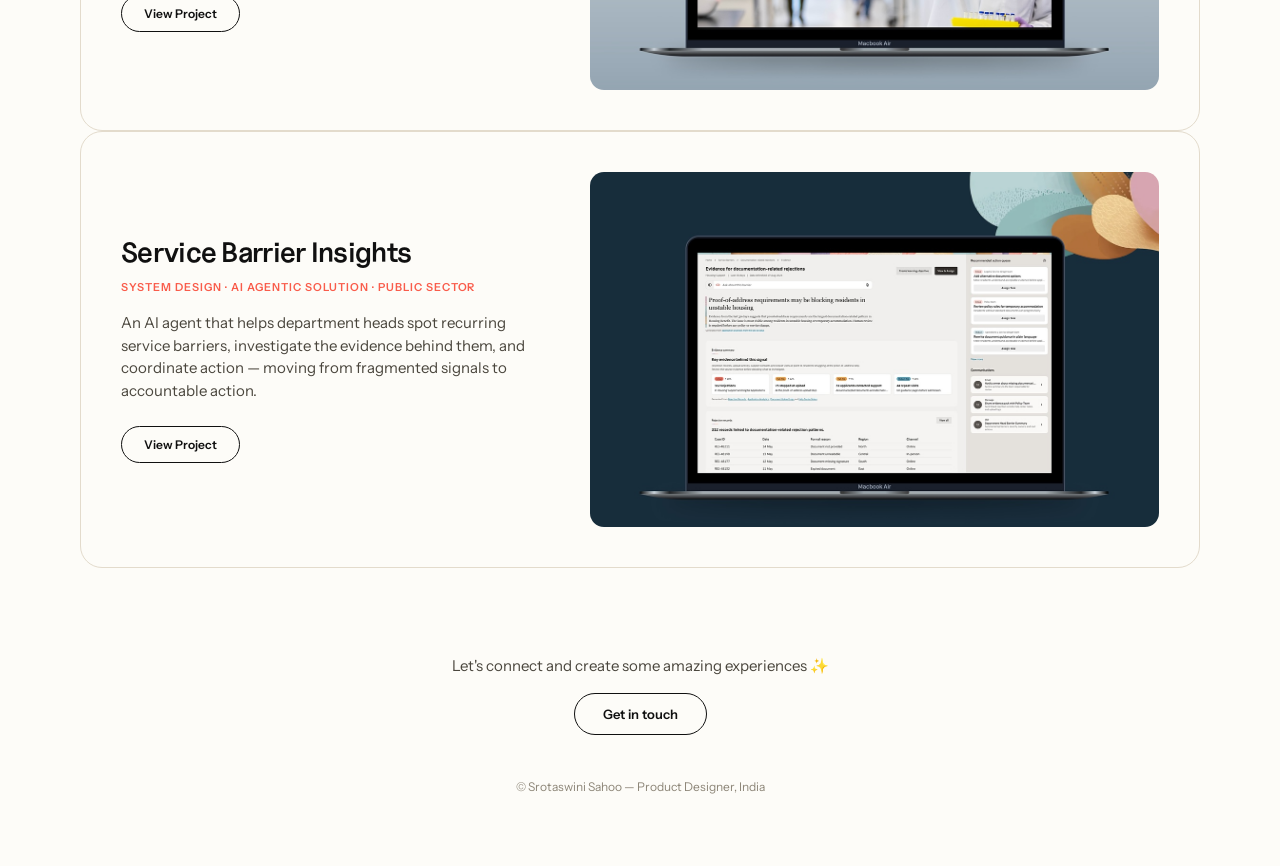
==== commit f6c57077: "Add files via upload" ====
--- a/index.html
+++ b/index.html
@@ -1,4 +1,8 @@
-<!doctype html><html><head><meta charset=utf8><meta name=viewport content="width=device-width,initial-scale=1,viewport-fit=cover"><style>:root{color-scheme:light;box-sizing:border-box;padding-top:env(safe-area-inset-top,0px);padding-bottom:env(safe-area-inset-bottom,0px)}html{scroll-padding-top:env(safe-area-inset-top,0px)}body{margin:0;padding:0;font:14px -apple-system,BlinkMacSystemFont,sans-serif;background:#faf9f5;color:#141413}img{max-width:100%}[hidden]:not([hidden=until-found i]){display:none!important}</style></head><body>
+<!DOCTYPE html>
+<html lang="en">
+<head>
+<meta charset="utf-8">
+<meta name="viewport" content="width=device-width, initial-scale=1">
 <title>Srotaswini Sahoo — Product Designer</title>
 <link rel="preconnect" href="https://fonts.googleapis.com">
 <link rel="preconnect" href="https://fonts.gstatic.com" crossorigin="">
@@ -9,12 +13,15 @@
   a { color: inherit; text-decoration: none; }
   a:hover { color: #F95C4B; }
 </style>
+</head>
+<body>
+
 <div id="top" style="font-family: 'Instrument Sans', system-ui, sans-serif; color: #101010; background: #FDFCF8; overflow-x: hidden">
 
   <div style="background: #F3F0E9; padding: 20px 24px 76px; position: relative">
     <nav style="max-width: 1120px; margin: 0 auto; background: #FDFCF8; border-radius: 999px; padding: 10px 14px 10px 24px; display: flex; align-items: center; justify-content: space-between; box-shadow: 0 2px 14px rgba(16,16,16,.07)">
       <a href="#top" style="display: flex; align-items: center; gap: 11px">
-        <img src="./assets/logo.jpg" alt="Srotaswini" style="width: 34px; height: 34px; border-radius: 9px; object-fit: cover; display: block" />
+        <img src="./logo.jpg" alt="Srotaswini" style="width: 34px; height: 34px; border-radius: 9px; object-fit: cover; display: block" />
         <span style="font-family: 'Uncut Sans', 'Instrument Sans', sans-serif; font-size: 22px; letter-spacing: -.03em; font-weight: 600;">Srotaswini</span>
       </a>
       <div style="display: flex; align-items: center; gap: 28px; font-size: 14px; font-weight: 500">
@@ -42,7 +49,7 @@
       <div class="hero-window-wrap">
         <div class="pw" aria-label="Airplane window">
           <div class="pw-bezel"><div class="pw-bezel2"><div class="pw-glass">
-            <img src="./assets/portrait-800.jpg" srcset="./assets/portrait-800.jpg 800w, ./assets/portrait-1600.jpg 1600w" sizes="320px" alt="Srotaswini Sahoo at Gardens by the Bay, Singapore, with the Singapore Flyer behind" class="pw-photo" />
+            <img src="./portrait-800.jpg" srcset="./portrait-800.jpg 800w, ./portrait-1600.jpg 1600w" sizes="320px" alt="Srotaswini Sahoo at Gardens by the Bay, Singapore, with the Singapore Flyer behind" class="pw-photo" />
             <div class="pw-shade"><div class="pw-handle"></div></div>
             <div class="pw-glare"></div>
           </div></div></div>
@@ -75,7 +82,7 @@
           <a href="./subscription-management-telecom.html" class="hv-ink" style="display: inline-block; border: 1px solid #101010; border-radius: 999px; padding: 10px 22px; font-size: 12px; font-weight: 600">View Project</a>
         </div>
         <div style="aspect-ratio: 16 / 10; border-radius: 14px; overflow: hidden; background: #F3F0E9">
-          <img src="./assets/covers/telecom-1200.jpg" srcset="./assets/covers/telecom-1200.jpg 1200w, ./assets/covers/telecom-2400.jpg 2400w" sizes="(max-width: 900px) 100vw, 560px" alt="Subscription management dashboard" style="display: block; width: 100%; height: 100%; object-fit: cover" />
+          <img src="./telecom-1200.jpg" srcset="./telecom-1200.jpg 1200w, ./telecom-2400.jpg 2400w" sizes="(max-width: 900px) 100vw, 560px" alt="Subscription management dashboard" style="display: block; width: 100%; height: 100%; object-fit: cover" />
         </div>
       </div>
 
@@ -87,7 +94,7 @@
           <a href="./service-barrier-insights.html" class="hv-ink" style="display: inline-block; border: 1px solid #101010; border-radius: 999px; padding: 10px 22px; font-size: 12px; font-weight: 600">View Project</a>
         </div>
         <div style="aspect-ratio: 16 / 10; border-radius: 14px; overflow: hidden; background: #E3DBCC">
-          <img src="./assets/covers/sbi-1200.jpg" srcset="./assets/covers/sbi-1200.jpg 1200w, ./assets/covers/sbi-2400.jpg 2400w" sizes="(max-width: 900px) 100vw, 560px" alt="Service Barrier Insights evidence view on a MacBook Air" style="display: block; width: 100%; height: 100%; object-fit: cover" />
+          <img src="./sbi-1200.jpg" srcset="./sbi-1200.jpg 1200w, ./sbi-2400.jpg 2400w" sizes="(max-width: 900px) 100vw, 560px" alt="Service Barrier Insights evidence view on a MacBook Air" style="display: block; width: 100%; height: 100%; object-fit: cover" />
         </div>
       </div>
 
@@ -99,7 +106,7 @@
           <a href="./rethinking-parents-role-in-ed-tech.html" class="hv-ink" style="display: inline-block; border: 1px solid #101010; border-radius: 999px; padding: 10px 22px; font-size: 12px; font-weight: 600">View Project</a>
         </div>
         <div style="aspect-ratio: 16 / 10; border-radius: 14px; overflow: hidden; background: #F3F0E9">
-          <img src="./assets/covers/edtech-1200.jpg" srcset="./assets/covers/edtech-1200.jpg 1200w, ./assets/covers/edtech-2400.jpg 2400w" sizes="(max-width: 900px) 100vw, 560px" alt="BYJU’S Tuition Centre parent app: notice board, this month’s performance and know your programme screens" style="display: block; width: 100%; height: 100%; object-fit: cover" />
+          <img src="./edtech-1200.jpg" srcset="./edtech-1200.jpg 1200w, ./edtech-2400.jpg 2400w" sizes="(max-width: 900px) 100vw, 560px" alt="BYJU’S Tuition Centre parent app: notice board, this month’s performance and know your programme screens" style="display: block; width: 100%; height: 100%; object-fit: cover" />
         </div>
       </div>
 
@@ -111,7 +118,7 @@
           <a href="https://srotaswini-sahoo.medium.com/writing-design-proposal-for-petco-a834fa587b79" target="_blank" class="hv-ink" style="display: inline-block; border: 1px solid #101010; border-radius: 999px; padding: 10px 22px; font-size: 12px; font-weight: 600">View Project</a>
         </div>
         <div style="aspect-ratio: 16 / 10; border-radius: 14px; overflow: hidden; background: #F3F0E9">
-          <img src="./assets/covers/petco-1200.jpg" srcset="./assets/covers/petco-1200.jpg 1200w, ./assets/covers/petco-2400.jpg 2400w" sizes="(max-width: 900px) 100vw, 560px" alt="Building Petco relation: a smiling pet-store employee holding a white dog" style="display: block; width: 100%; height: 100%; object-fit: cover" />
+          <img src="./petco-1200.jpg" srcset="./petco-1200.jpg 1200w, ./petco-2400.jpg 2400w" sizes="(max-width: 900px) 100vw, 560px" alt="Building Petco relation: a smiling pet-store employee holding a white dog" style="display: block; width: 100%; height: 100%; object-fit: cover" />
         </div>
       </div>
 
@@ -123,7 +130,7 @@
           <a href="https://srotaswinipayal.wixstudio.com/srotaswinisahoo/alpha-1-1" target="_blank" class="hv-ink" style="display: inline-block; border: 1px solid #101010; border-radius: 999px; padding: 10px 22px; font-size: 12px; font-weight: 600">View Project</a>
         </div>
         <div style="aspect-ratio: 16 / 10; border-radius: 14px; overflow: hidden; background: #F3F0E9">
-          <img src="./assets/covers/healthcare-1200.jpg" srcset="./assets/covers/healthcare-1200.jpg 1200w, ./assets/covers/healthcare-2400.jpg 2400w" sizes="(max-width: 900px) 100vw, 560px" alt="Bolder Science: search clinical trials worldwide, shown on a MacBook Air" style="display: block; width: 100%; height: 100%; object-fit: cover" />
+          <img src="./healthcare-1200.jpg" srcset="./healthcare-1200.jpg 1200w, ./healthcare-2400.jpg 2400w" sizes="(max-width: 900px) 100vw, 560px" alt="Bolder Science: search clinical trials worldwide, shown on a MacBook Air" style="display: block; width: 100%; height: 100%; object-fit: cover" />
         </div>
       </div>
 
@@ -139,7 +146,7 @@
           <a href="./service-barrier-insights.html" class="hv-ink" style="display: inline-block; border: 1px solid #101010; border-radius: 999px; padding: 10px 22px; font-size: 12px; font-weight: 600">View Project</a>
         </div>
         <div style="aspect-ratio: 16 / 10; border-radius: 14px; overflow: hidden; background: #E3DBCC">
-          <img src="./assets/covers/sbi-1200.jpg" srcset="./assets/covers/sbi-1200.jpg 1200w, ./assets/covers/sbi-2400.jpg 2400w" sizes="(max-width: 900px) 100vw, 560px" alt="Service Barrier Insights evidence view on a MacBook Air" style="display: block; width: 100%; height: 100%; object-fit: cover" />
+          <img src="./sbi-1200.jpg" srcset="./sbi-1200.jpg 1200w, ./sbi-2400.jpg 2400w" sizes="(max-width: 900px) 100vw, 560px" alt="Service Barrier Insights evidence view on a MacBook Air" style="display: block; width: 100%; height: 100%; object-fit: cover" />
         </div>
       </div>
 
@@ -153,5 +160,5 @@
   </div>
 </div>
 <script src="./site.js?v=20261013a"></script>
-
-</body></html>+</body>
+</html>
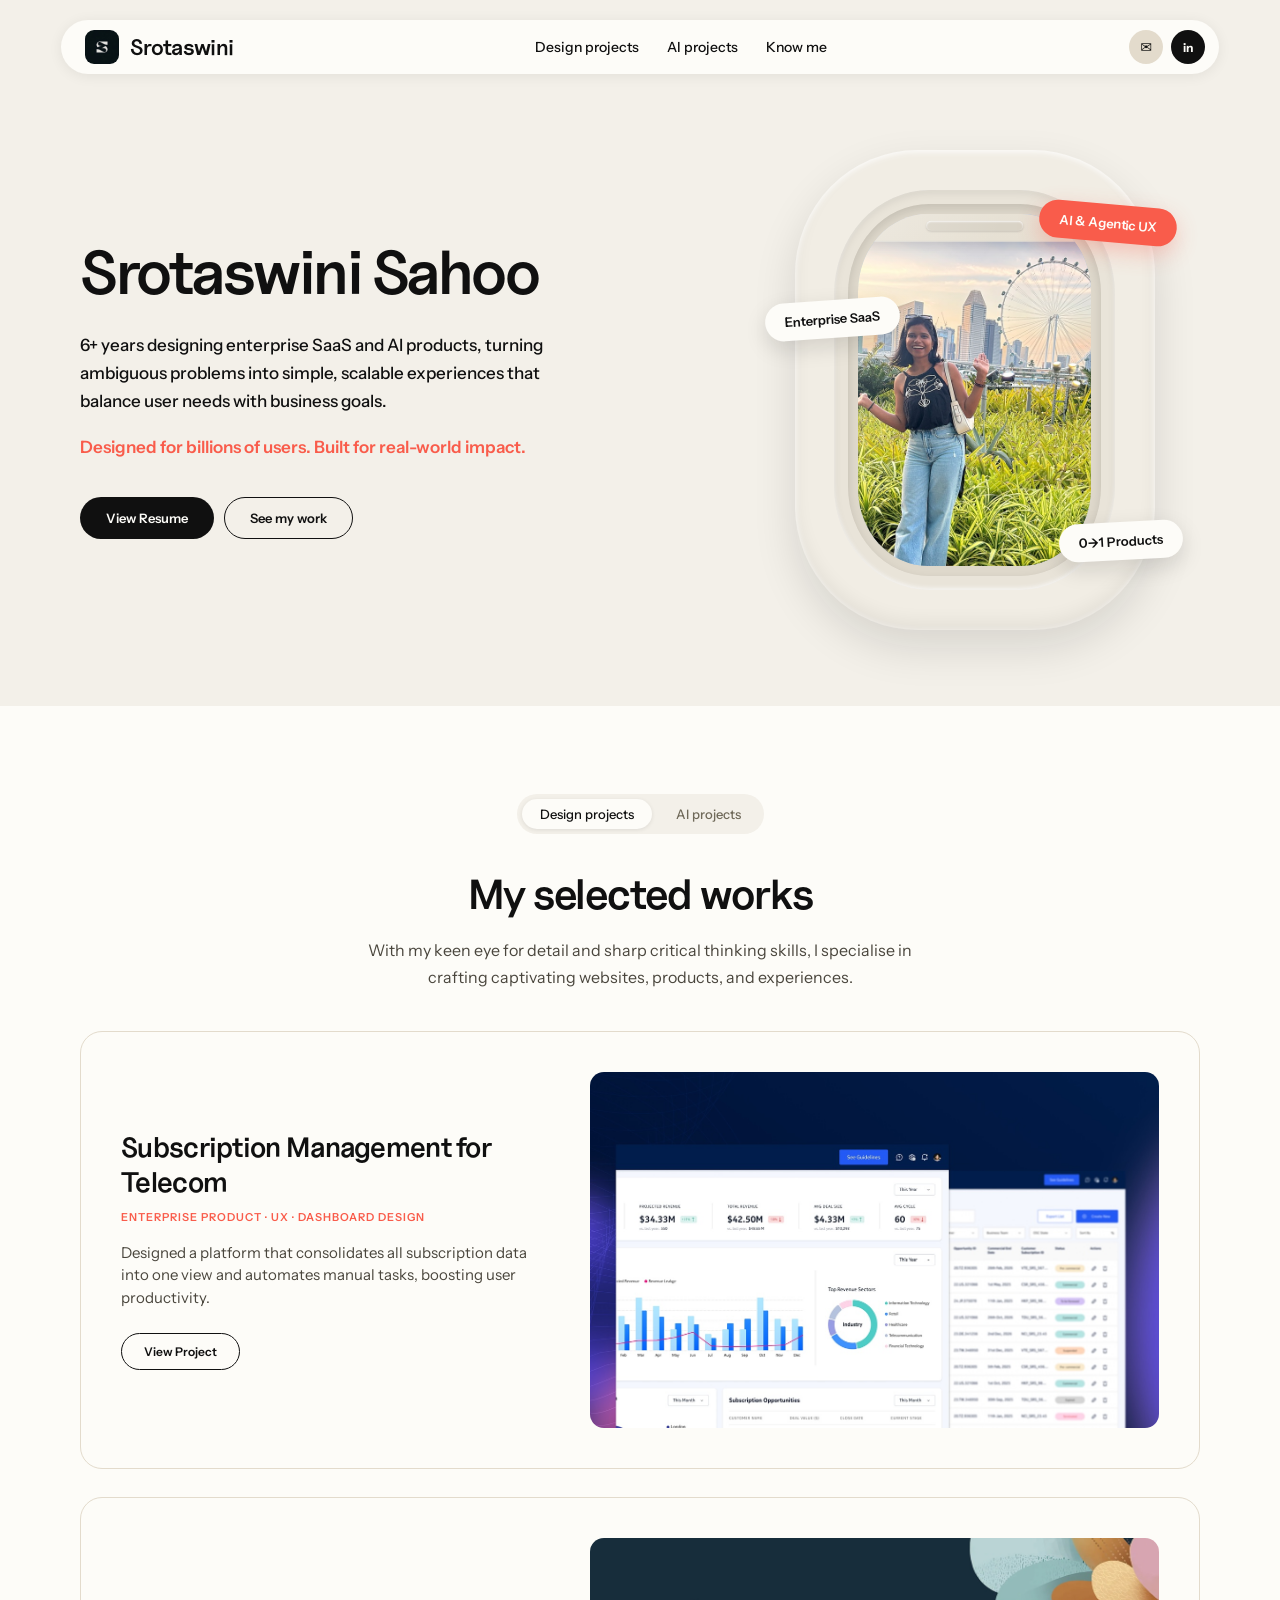
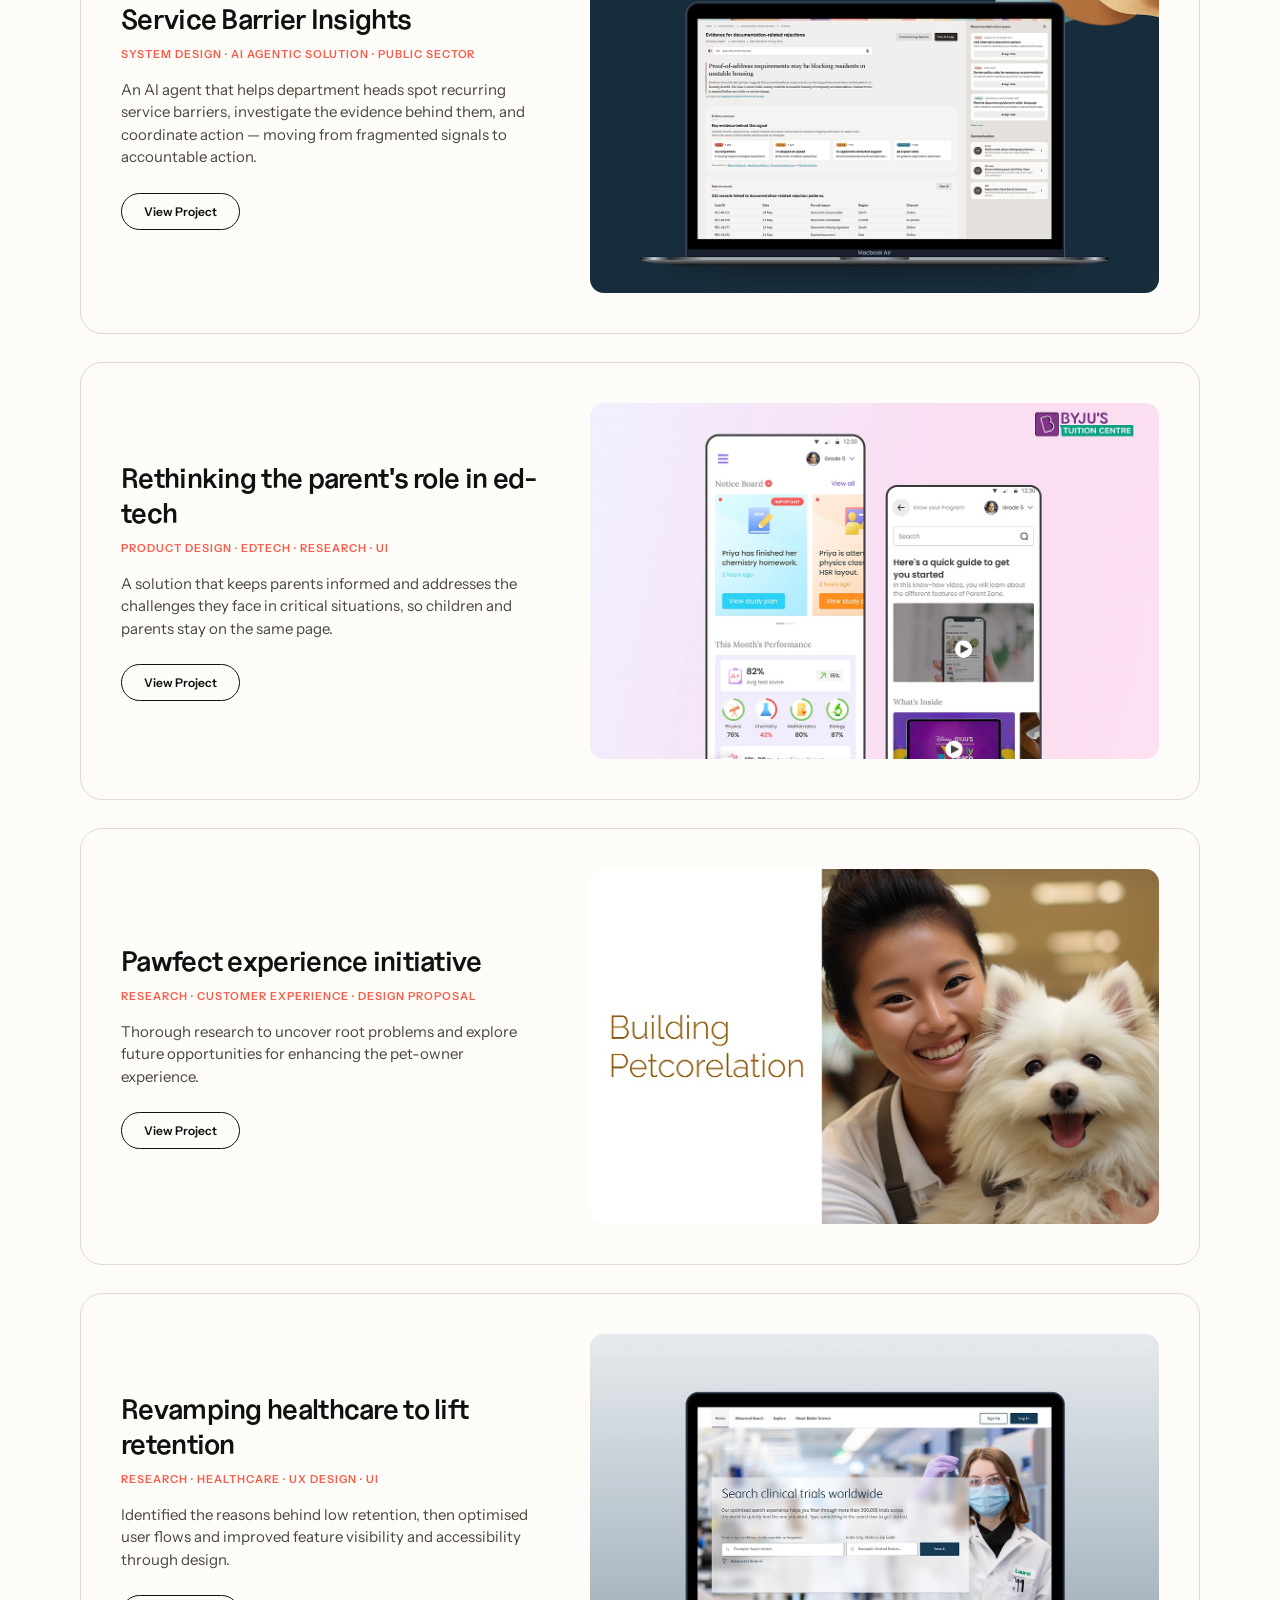
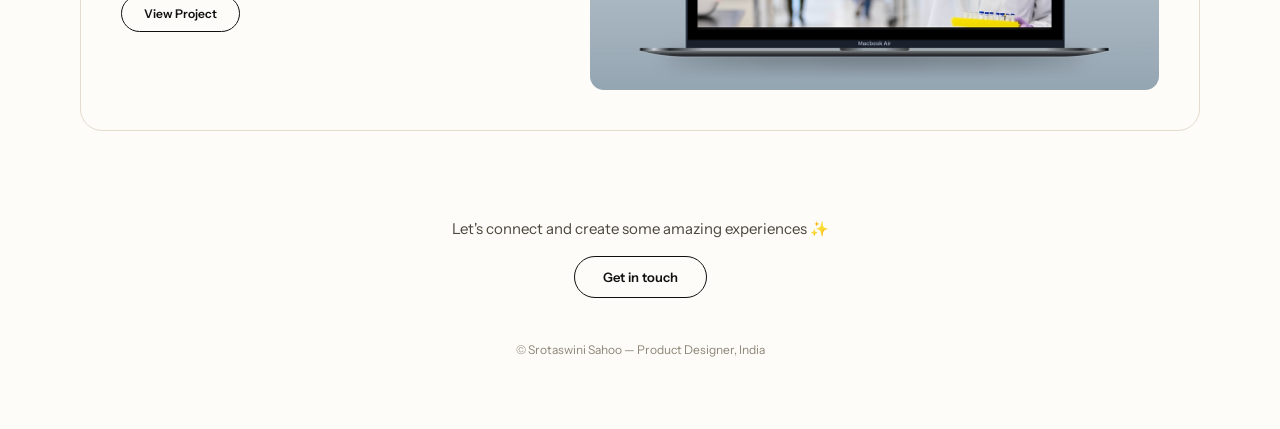
==== commit 32758e52: "Add files via upload" ====
--- a/index.html
+++ b/index.html
@@ -7,7 +7,7 @@
 <link rel="preconnect" href="https://fonts.googleapis.com">
 <link rel="preconnect" href="https://fonts.gstatic.com" crossorigin="">
 <link href="https://fonts.googleapis.com/css2?family=Instrument+Sans:wght@400;500;600;700&amp;display=swap" rel="stylesheet">
-<link rel="stylesheet" href="./site.css?v=20261013a">
+<link rel="stylesheet" href="./site.css?v=20261013m">
 <style>
   body { margin: 0; background: #FDFCF8; -webkit-font-smoothing: antialiased; }
   a { color: inherit; text-decoration: none; }
@@ -32,6 +32,7 @@
       <div style="display: flex; align-items: center; gap: 8px">
         <a href="mailto:srotaswini.payal@gmail.com" title="Email" style="width: 34px; height: 34px; border-radius: 999px; background: #E3DBCC; display: grid; place-items: center; font-size: 14px">✉</a>
         <a href="https://www.linkedin.com/in/srotaswini-sahoo-5a0549163/" title="LinkedIn" style="width: 34px; height: 34px; border-radius: 999px; background: #101010; color: #FDFCF8; display: grid; place-items: center; font-size: 12px; font-weight: 700">in</a>
+        <button type="button" class="m-menu-btn" aria-label="Open menu" aria-expanded="false"><svg viewBox="0 0 24 24" width="18" height="18" fill="none" stroke="currentColor" stroke-width="2" stroke-linecap="round"><path d="M4 7h16M4 12h16M4 17h16"/></svg></button>
       </div>
     </nav>
 
@@ -159,6 +160,6 @@
     <div style="margin-top: 44px; font-size: 12px; color: #8c8577">© Srotaswini Sahoo — Product Designer, India</div>
   </div>
 </div>
-<script src="./site.js?v=20261013a"></script>
+<script src="./site.js?v=20261013m"></script>
 </body>
 </html>
--- a/site.css
+++ b/site.css
@@ -130,3 +130,54 @@
 /* Home: project tabs styled in CSS so they never wait on the script */
 #tab-design, #tab-ai { padding: 7px 18px; border-radius: 999px; font: inherit; font-size: 13px; font-weight: 500; border: none; cursor: pointer; background: transparent; color: #6f6959; transition: background .18s ease, box-shadow .18s ease; }
 #tab-design.is-on, #tab-ai.is-on { background: #FDFCF8; color: #101010; box-shadow: 0 1px 4px rgba(16,16,16,.09); }
+
+/* Make the hidden attribute win over inline display styles (home tabs) */
+[hidden] { display: none !important; }
+
+/* ===== Mobile & tablet (desktop untouched) ===== */
+.m-menu-btn { display: none; }
+@media (max-width: 900px) {
+  nav { position: relative; padding-left: 16px !important; }
+  nav > div:nth-of-type(1) { display: none !important; }
+  nav.m-open > div:nth-of-type(1) { display: flex !important; position: absolute; top: calc(100% + 8px); left: 0; right: 0; flex-direction: column; align-items: stretch; gap: 0 !important; background: #FDFCF8; border-radius: 18px; box-shadow: 0 12px 32px rgba(16,16,16,.14); padding: 8px; z-index: 60; font-size: 15px !important; }
+  nav.m-open > div:nth-of-type(1) a { padding: 12px 14px; border-radius: 12px; }
+  .m-menu-btn { display: grid; place-items: center; width: 34px; height: 34px; border-radius: 999px; border: 1px solid #E3DBCC; background: transparent; color: #101010; cursor: pointer; padding: 0; }
+
+  /* every side-by-side layout stacks */
+  [style*="grid-template-columns"]:not(.m-keep) { grid-template-columns: minmax(0, 1fr) !important; }
+  .cs aside { display: none !important; }
+
+  /* headings scaled for small screens */
+  h1[style*="font-size: 62px"] { font-size: 40px !important; }
+  h1[style*="font-size: 38px"] { font-size: 28px !important; }
+  h2[style*="font-size: 42px"] { font-size: 30px !important; }
+  h2[style*="font-size: 30px"], h2[style*="font-size: 34px"] { font-size: 24px !important; }
+  p[style*="font-size: 36px"] { font-size: 26px !important; }
+
+  /* home project cards: image on top, tighter padding */
+  .hv-card { padding: 22px !important; gap: 22px !important; }
+  .hv-card > div:last-child { order: -1; }
+}
+@media (max-width: 600px) {
+  .cs > div, .cs > div > div[style*="max-width: 1200px"] { padding-left: 18px !important; padding-right: 18px !important; }
+}
+@media (max-width: 760px) {
+  .m-cycle { height: auto !important; min-width: 0 !important; display: flex; flex-direction: column; gap: 12px; margin: 24px 0 8px !important; }
+  .m-cycle > * { position: static !important; transform: none !important; width: auto !important; left: auto !important; top: auto !important; }
+  .m-cycle > svg { display: none !important; }
+  .m-cycle > div:first-of-type { text-align: left !important; margin-bottom: 4px; }
+}
+@media (max-width: 600px) {
+  .hero-window-wrap { max-width: 270px; }
+  .pw-chip { font-size: 12px; padding: 9px 16px; }
+  .pw-chip-1 { left: -14px; top: 120px; }
+  .pw-chip-2 { right: -10px; top: 40px; }
+  .pw-chip-3 { right: -12px; bottom: 54px; }
+  .hv-card h3 { font-size: 22px !important; }
+  .hv-card p { margin: 14px 0 18px !important; }
+}
+@media (max-width: 900px) {
+  .ed-side.ed-home { padding-right: 0 !important; gap: 28px !important; }
+  .ed-home-text { position: static !important; max-width: none !important; }
+  .ed-side.ed-home img { max-width: 320px; margin: 0 auto; }
+}
